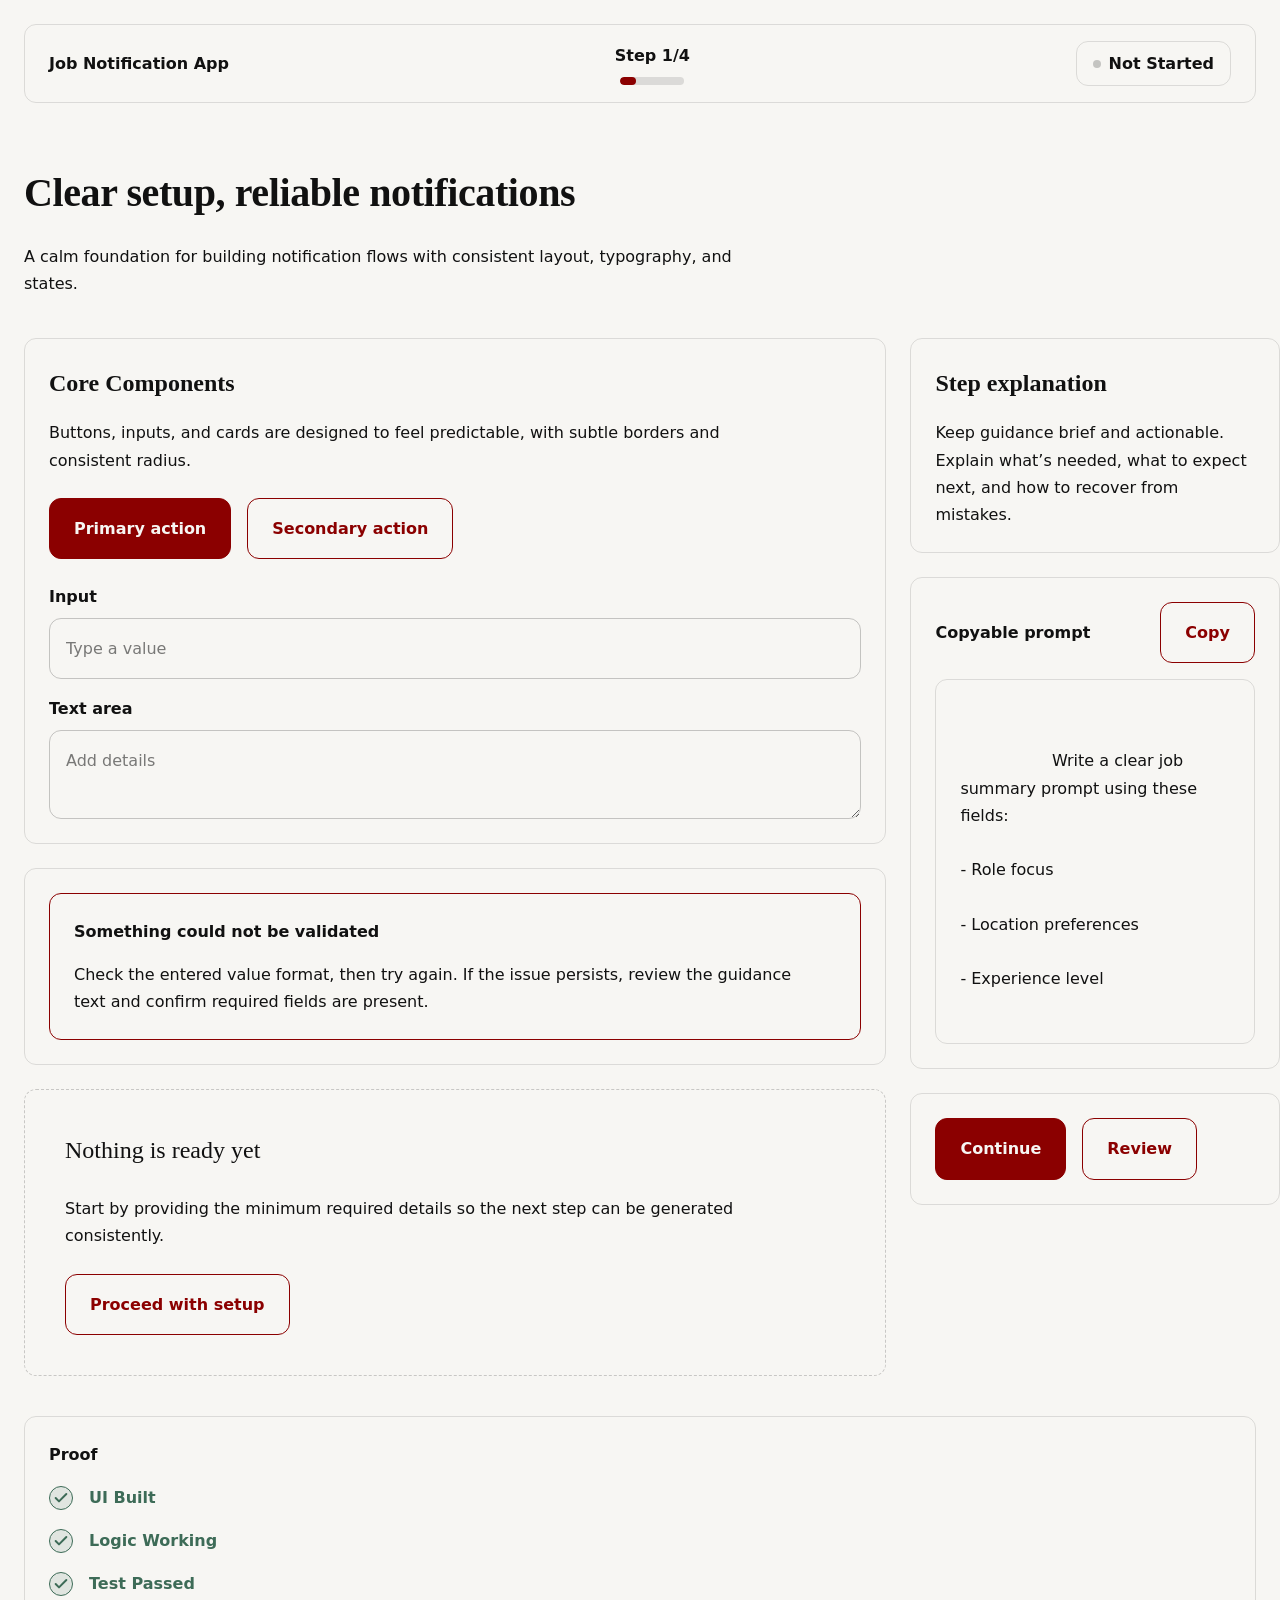
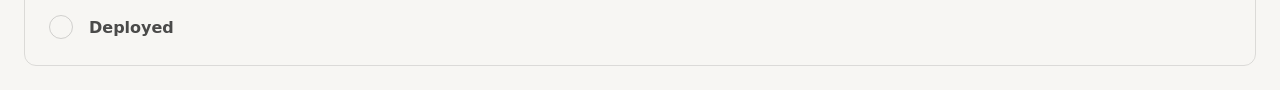
==== index.html @ 5601ffad "Establish foundation design system for job notification app Made-with: Cursor" ====
<!doctype html>
<html lang="en">
  <head>
    <meta charset="utf-8" />
    <meta name="viewport" content="width=device-width, initial-scale=1" />
    <title>Job Notification App — Design System</title>
    <link rel="stylesheet" href="./styles/global.css" />
    <link rel="stylesheet" href="./styles/components.css" />
  </head>
  <body>
    <div class="ds-page">
      <!-- Top Bar -->
      <header class="ds-topbar" aria-label="Top bar">
        <div class="ds-app-name">Job Notification App</div>

        <div class="ds-topbar-center">
          <div class="ds-progress-row">
            <div class="ds-progress-label" aria-label="Progress">Step 1/4</div>
          </div>
          <div class="ds-progress-track" aria-hidden="true">
            <div class="ds-progress-fill" style="--progress: 25%"></div>
          </div>
        </div>

        <div class="ds-status-badge ds-status--not-started" aria-label="Status badge">
          <span class="ds-status-dot" aria-hidden="true"></span>
          Not Started
        </div>
      </header>

      <!-- Context Header -->
      <section class="ds-context-header" aria-label="Context header">
        <h1 class="ds-context-title">Clear setup, reliable notifications</h1>
        <p class="ds-context-subtitle">
          A calm foundation for building notification flows with consistent layout, typography, and states.
        </p>
      </section>

      <!-- Primary workspace (70%) + Secondary panel (30%) -->
      <main class="ds-main-grid" aria-label="Main layout">
        <section class="ds-primary" aria-label="Primary workspace">
          <div class="ds-card" style="margin-bottom: 24px">
            <h2 class="ds-section-title">Core Components</h2>
            <p class="ds-helper-text">
              Buttons, inputs, and cards are designed to feel predictable, with subtle borders and consistent radius.
            </p>

            <div style="margin-top: 24px; display: flex; gap: 16px; flex-wrap: wrap">
              <button class="ds-btn ds-focusable ds-btn--primary" type="button">Primary action</button>
              <button class="ds-btn ds-focusable ds-btn--secondary" type="button">Secondary action</button>
            </div>

            <div style="margin-top: 24px; display: grid; grid-template-columns: 1fr; gap: 16px">
              <label class="ds-field" for="demo-input">
                <span class="ds-label">Input</span>
                <input id="demo-input" class="ds-input ds-focusable" placeholder="Type a value" />
              </label>
              <label class="ds-field" for="demo-textarea">
                <span class="ds-label">Text area</span>
                <textarea id="demo-textarea" class="ds-textarea ds-focusable" placeholder="Add details"></textarea>
              </label>
            </div>
          </div>

          <!-- Error state -->
          <div class="ds-card" style="margin-bottom: 24px">
            <div class="ds-alert ds-alert--error" role="alert">
              <p class="ds-alert-title">Something could not be validated</p>
              <p class="ds-alert-body">
                Check the entered value format, then try again. If the issue persists, review the guidance text and
                confirm required fields are present.
              </p>
            </div>
          </div>

          <!-- Empty state -->
          <div class="ds-empty" role="status" aria-label="Empty state">
            <p class="ds-empty-title">Nothing is ready yet</p>
            <p class="ds-helper-text" style="margin-top: 0">
              Start by providing the minimum required details so the next step can be generated consistently.
            </p>
            <button class="ds-btn ds-focusable ds-btn--secondary" type="button">Proceed with setup</button>
          </div>
        </section>

        <aside class="ds-secondary" aria-label="Secondary panel">
          <section class="ds-block" aria-label="Step explanation">
            <h2 class="ds-section-title">Step explanation</h2>
            <p class="ds-helper-text">
              Keep guidance brief and actionable. Explain what’s needed, what to expect next, and how to recover
              from mistakes.
            </p>
          </section>

          <section class="ds-block" aria-label="Copyable prompt box">
            <div class="ds-copybox">
              <div class="ds-copybox-head">
                <div class="ds-copybox-title">Copyable prompt</div>
                <button class="ds-btn ds-focusable ds-btn--secondary" type="button">Copy</button>
              </div>
              <div class="ds-copybox-inner">
                <div class="ds-copybox-text">
                  Write a clear job summary prompt using these fields:
                  <br />- Role focus
                  <br />- Location preferences
                  <br />- Experience level
                </div>
              </div>
            </div>
          </section>

          <section class="ds-block" aria-label="Actions">
            <div style="display: flex; gap: 16px; flex-wrap: wrap">
              <button class="ds-btn ds-focusable ds-btn--primary" type="button">Continue</button>
              <button class="ds-btn ds-focusable ds-btn--secondary" type="button">Review</button>
            </div>
          </section>
        </aside>
      </main>

      <!-- Proof Footer -->
      <footer class="ds-proof" aria-label="Proof footer">
        <div class="ds-proof-title">Proof</div>
        <ul class="ds-proof-list">
          <li class="ds-proof-item ds-proof-item--done">
            <span class="ds-proof-check" aria-hidden="true">
              <svg viewBox="0 0 24 24" fill="none" stroke="currentColor" stroke-width="3" stroke-linecap="round"
                stroke-linejoin="round">
                <polyline points="20 6 9 17 4 12" />
              </svg>
            </span>
            UI Built
          </li>
          <li class="ds-proof-item ds-proof-item--done">
            <span class="ds-proof-check" aria-hidden="true">
              <svg viewBox="0 0 24 24" fill="none" stroke="currentColor" stroke-width="3" stroke-linecap="round"
                stroke-linejoin="round">
                <polyline points="20 6 9 17 4 12" />
              </svg>
            </span>
            Logic Working
          </li>
          <li class="ds-proof-item ds-proof-item--done">
            <span class="ds-proof-check" aria-hidden="true">
              <svg viewBox="0 0 24 24" fill="none" stroke="currentColor" stroke-width="3" stroke-linecap="round"
                stroke-linejoin="round">
                <polyline points="20 6 9 17 4 12" />
              </svg>
            </span>
            Test Passed
          </li>
          <li class="ds-proof-item ds-proof-item--pending">
            <span class="ds-proof-check" aria-hidden="true"></span>
            Deployed
          </li>
        </ul>
      </footer>
    </div>
  </body>
</html>
---- styles/global.css ----
@import "./tokens.css";

*,
*::before,
*::after {
  box-sizing: border-box;
}

html,
body {
  height: 100%;
}

body {
  margin: 0;
  background: var(--color-background);
  color: var(--color-text);
  font-family: var(--font-sans);
  font-size: var(--font-size-body);
  line-height: var(--line-height-body);
  text-rendering: optimizeLegibility;
}

button,
input,
textarea,
select {
  font: inherit;
}

::selection {
  background: rgba(139, 0, 0, 0.16);
}

a {
  color: inherit;
}

.ds-page {
  min-height: 100vh;
  padding: var(--space-3);
}

.ds-prose {
  max-width: var(--content-max);
}

.ds-topbar {
  display: flex;
  align-items: center;
  justify-content: space-between;
  gap: var(--space-2);
  padding: var(--space-2) var(--space-3);
  border: 1px solid rgba(17, 17, 17, 0.12);
  border-radius: var(--radius);
  background: transparent;
}

.ds-app-name {
  font-weight: 600;
}

.ds-topbar-center {
  display: flex;
  flex-direction: column;
  align-items: center;
  gap: var(--space-1);
}

.ds-progress-row {
  display: flex;
  align-items: center;
  gap: var(--space-2);
}

.ds-progress-label {
  font-weight: 600;
}

.ds-progress-track {
  width: var(--space-5);
  height: var(--space-1);
  border-radius: var(--radius);
  background: rgba(17, 17, 17, 0.12);
  overflow: hidden;
}

.ds-progress-fill {
  height: 100%;
  width: var(--progress, 0%);
  background: var(--color-accent);
  border-radius: var(--radius);
}

.ds-status-badge {
  display: inline-flex;
  align-items: center;
  gap: var(--space-1);
  padding: var(--space-1) var(--space-2);
  border: 1px solid rgba(17, 17, 17, 0.12);
  border-radius: var(--radius);
  background: transparent;
  font-weight: 600;
}

.ds-status-dot {
  width: 8px;
  height: 8px;
  border-radius: var(--radius);
  background: rgba(17, 17, 17, 0.22);
}

.ds-status--not-started .ds-status-dot {
  background: rgba(17, 17, 17, 0.22);
}

.ds-status--in-progress .ds-status-dot {
  background: var(--color-warning);
}

.ds-status--shipped .ds-status-dot {
  background: var(--color-success);
}

.ds-context-header {
  margin-top: var(--space-4);
  padding: var(--space-2) 0 var(--space-2);
}

.ds-context-title {
  margin: 0;
  font-family: var(--font-serif);
  font-size: var(--font-size-h1);
  letter-spacing: -0.01em;
}

.ds-context-subtitle {
  margin: var(--space-2) 0 0;
  max-width: var(--content-max);
}

.ds-main-grid {
  margin-top: var(--space-3);
  display: grid;
  grid-template-columns: 70% 30%;
  gap: var(--space-3);
}

.ds-primary,
.ds-secondary {
  min-width: 0;
}

.ds-secondary {
  display: flex;
  flex-direction: column;
  gap: var(--space-3);
}

@media (max-width: 900px) {
  .ds-main-grid {
    grid-template-columns: 1fr;
  }
}

.ds-section-title {
  margin: 0;
  font-size: var(--font-size-h2);
  font-family: var(--font-serif);
}

.ds-block {
  padding: var(--space-3);
  border: 1px solid rgba(17, 17, 17, 0.12);
  border-radius: var(--radius);
  background: transparent;
}

.ds-helper-text {
  margin: var(--space-2) 0 0;
  max-width: var(--content-max);
}

/* Form + motion safety */
.ds-focusable {
  transition: border-color 170ms ease-in-out, background-color 170ms ease-in-out, color 170ms ease-in-out, outline-color 170ms
    ease-in-out, box-shadow 170ms ease-in-out;
}

.ds-reduce-motion *,
.ds-reduce-motion *::before,
.ds-reduce-motion *::after {
  transition: none !important;
  animation: none !important;
}

@media (prefers-reduced-motion: reduce) {
  .ds-focusable {
    transition: none !important;
  }
}
---- styles/components.css ----
/* Buttons */
.ds-btn {
  display: inline-flex;
  align-items: center;
  justify-content: center;
  gap: var(--space-2);
  padding: var(--space-2) var(--space-3);
  border-radius: var(--radius);
  border: 1px solid rgba(17, 17, 17, 0.12);
  background: transparent;
  color: var(--color-text);
  font-weight: 600;
  cursor: pointer;
}

.ds-btn.ds-focusable {
  transition: background-color 170ms ease-in-out, border-color 170ms ease-in-out, color 170ms ease-in-out, outline-color 170ms
    ease-in-out;
}

.ds-btn:disabled {
  opacity: 0.5;
  cursor: not-allowed;
}

.ds-btn--primary {
  background: var(--color-accent);
  border-color: var(--color-accent);
  color: var(--color-background);
}

.ds-btn--primary:hover {
  background: color-mix(in srgb, var(--color-accent) 92%, var(--color-text) 8%);
}

.ds-btn--secondary {
  border-color: var(--color-accent);
  color: var(--color-accent);
  background: transparent;
}

.ds-btn--secondary:hover {
  background: rgba(139, 0, 0, 0.08);
}

.ds-btn:focus-visible {
  outline: 2px solid var(--color-accent);
  outline-offset: 2px;
}

/* Cards */
.ds-card {
  padding: var(--space-3);
  border: 1px solid rgba(17, 17, 17, 0.12);
  border-radius: var(--radius);
  background: transparent;
}

/* Inputs */
.ds-field {
  display: flex;
  flex-direction: column;
  gap: var(--space-1);
}

.ds-label {
  font-weight: 600;
}

.ds-input,
.ds-textarea {
  width: 100%;
  padding: var(--space-2);
  border-radius: var(--radius);
  border: 1px solid rgba(17, 17, 17, 0.22);
  background: transparent;
  color: var(--color-text);
}

.ds-textarea {
  min-height: var(--space-5);
  resize: vertical;
}

.ds-input:focus-visible,
.ds-textarea:focus-visible {
  outline: 2px solid var(--color-accent);
  outline-offset: 2px;
}

.ds-input::placeholder,
.ds-textarea::placeholder {
  color: rgba(17, 17, 17, 0.55);
}

/* Copyable prompt box */
.ds-copybox {
  display: flex;
  flex-direction: column;
  gap: var(--space-2);
}

.ds-copybox-inner {
  border: 1px solid rgba(17, 17, 17, 0.12);
  border-radius: var(--radius);
  background: transparent;
  padding: var(--space-3);
}

.ds-copybox-head {
  display: flex;
  align-items: center;
  justify-content: space-between;
  gap: var(--space-2);
}

.ds-copybox-title {
  font-weight: 600;
}

.ds-copybox-text {
  margin: var(--space-2) 0 0;
  white-space: pre-wrap;
  max-width: var(--content-max);
}

/* Alerts (Error) */
.ds-alert {
  border-radius: var(--radius);
  border: 1px solid rgba(17, 17, 17, 0.12);
  padding: var(--space-3);
}

.ds-alert--error {
  border-color: var(--color-accent);
}

.ds-alert-title {
  margin: 0;
  font-weight: 700;
}

.ds-alert-body {
  margin: var(--space-2) 0 0;
  max-width: var(--content-max);
}

/* Empty state */
.ds-empty {
  padding: var(--space-4);
  border-radius: var(--radius);
  border: 1px dashed rgba(17, 17, 17, 0.2);
  background: transparent;
  display: flex;
  flex-direction: column;
  gap: var(--space-3);
  align-items: flex-start;
}

.ds-empty-title {
  margin: 0;
  font-family: var(--font-serif);
  font-size: var(--font-size-h2);
}

/* Proof footer checklist */
.ds-proof {
  margin-top: var(--space-4);
  padding: var(--space-3);
  border: 1px solid rgba(17, 17, 17, 0.12);
  border-radius: var(--radius);
}

.ds-proof-title {
  margin: 0 0 var(--space-2);
  font-weight: 700;
}

.ds-proof-list {
  list-style: none;
  padding: 0;
  margin: 0;
  display: grid;
  gap: var(--space-2);
}

.ds-proof-item {
  display: flex;
  align-items: center;
  gap: var(--space-2);
  font-weight: 600;
}

.ds-proof-check {
  width: var(--space-3);
  height: var(--space-3);
  border-radius: var(--radius);
  border: 1px solid rgba(17, 17, 17, 0.22);
  display: inline-flex;
  align-items: center;
  justify-content: center;
}

.ds-proof-item--done .ds-proof-check {
  border-color: var(--color-success);
  background: rgba(61, 107, 87, 0.12);
}

.ds-proof-check svg {
  width: var(--space-2);
  height: var(--space-2);
  display: none;
}

.ds-proof-item--done .ds-proof-check svg {
  display: block;
}

.ds-proof-item--done {
  color: var(--color-success);
}

.ds-proof-item--pending {
  color: var(--color-text);
  opacity: 0.75;
  font-weight: 600;
}
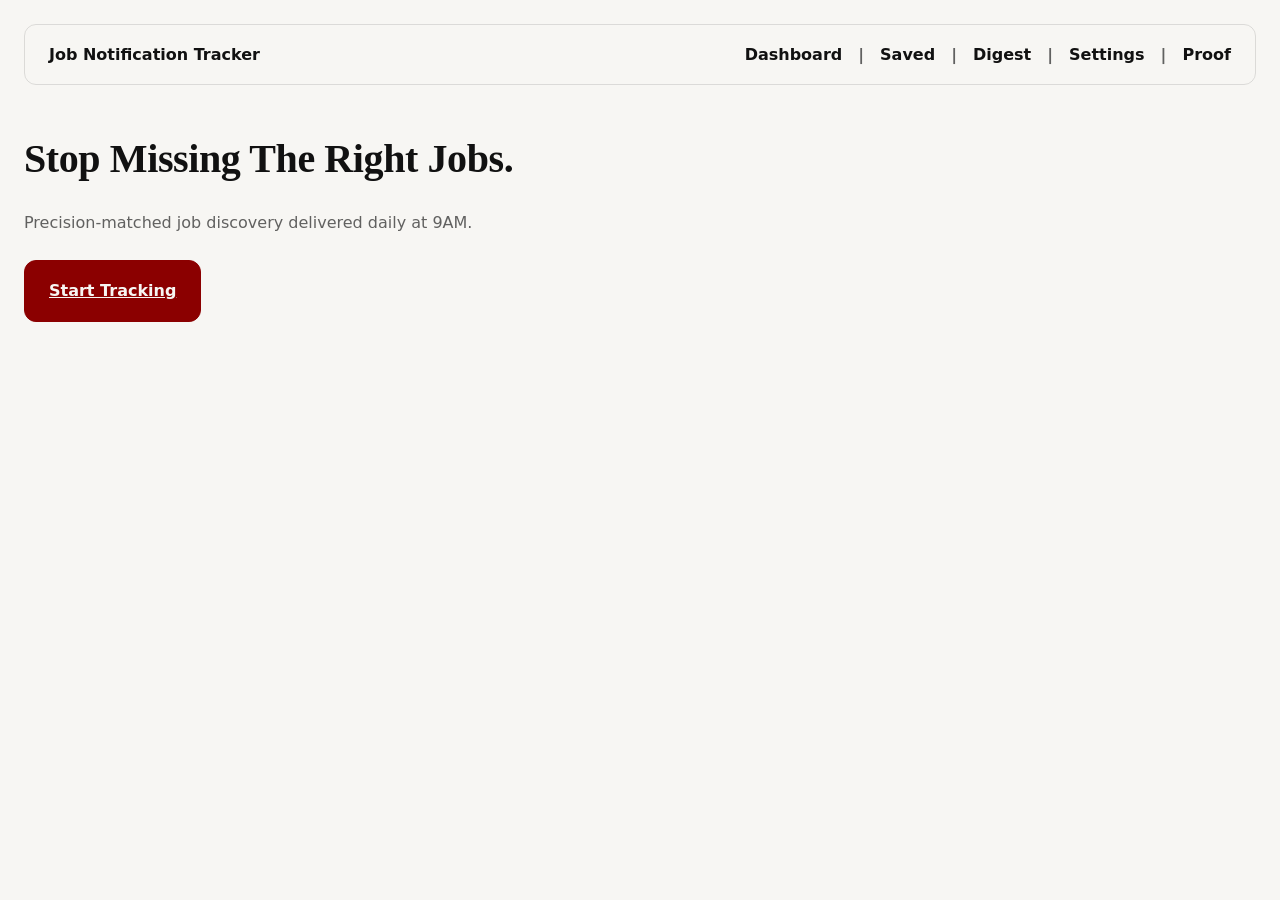
==== commit 484fc794: "Add Job Notification Tracker route skeleton Made-with: Cursor" ====
--- a/index.html
+++ b/index.html
@@ -3,159 +3,57 @@
   <head>
     <meta charset="utf-8" />
     <meta name="viewport" content="width=device-width, initial-scale=1" />
-    <title>Job Notification App — Design System</title>
+    <title>Job Notification Tracker</title>
     <link rel="stylesheet" href="./styles/global.css" />
     <link rel="stylesheet" href="./styles/components.css" />
+    <link rel="stylesheet" href="./styles/routes.css" />
   </head>
   <body>
-    <div class="ds-page">
-      <!-- Top Bar -->
-      <header class="ds-topbar" aria-label="Top bar">
-        <div class="ds-app-name">Job Notification App</div>
+    <div class="route-shell">
+      <header class="top-nav" aria-label="Top navigation">
+        <div class="top-nav-inner">
+          <div class="ds-app-name">Job Notification Tracker</div>
 
-        <div class="ds-topbar-center">
-          <div class="ds-progress-row">
-            <div class="ds-progress-label" aria-label="Progress">Step 1/4</div>
-          </div>
-          <div class="ds-progress-track" aria-hidden="true">
-            <div class="ds-progress-fill" style="--progress: 25%"></div>
-          </div>
+          <nav class="nav-menu" aria-label="Top navigation links">
+            <a class="nav-link" href="./dashboard/" data-route="dashboard">Dashboard</a>
+            <span class="nav-sep" aria-hidden="true">|</span>
+            <a class="nav-link" href="./saved/" data-route="saved">Saved</a>
+            <span class="nav-sep" aria-hidden="true">|</span>
+            <a class="nav-link" href="./digest/" data-route="digest">Digest</a>
+            <span class="nav-sep" aria-hidden="true">|</span>
+            <a class="nav-link" href="./settings/" data-route="settings">Settings</a>
+            <span class="nav-sep" aria-hidden="true">|</span>
+            <a class="nav-link" href="./proof/" data-route="proof">Proof</a>
+          </nav>
+
+          <button class="nav-burger" type="button" data-nav-burger aria-expanded="false">Menu</button>
         </div>
 
-        <div class="ds-status-badge ds-status--not-started" aria-label="Status badge">
-          <span class="ds-status-dot" aria-hidden="true"></span>
-          Not Started
+        <div class="nav-panel" data-nav-panel aria-label="Mobile menu">
+          <a class="nav-link" href="./dashboard/" data-route="dashboard">Dashboard</a>
+          <span class="nav-sep" aria-hidden="true">|</span>
+          <a class="nav-link" href="./saved/" data-route="saved">Saved</a>
+          <span class="nav-sep" aria-hidden="true">|</span>
+          <a class="nav-link" href="./digest/" data-route="digest">Digest</a>
+          <span class="nav-sep" aria-hidden="true">|</span>
+          <a class="nav-link" href="./settings/" data-route="settings">Settings</a>
+          <span class="nav-sep" aria-hidden="true">|</span>
+          <a class="nav-link" href="./proof/" data-route="proof">Proof</a>
         </div>
       </header>
 
-      <!-- Context Header -->
-      <section class="ds-context-header" aria-label="Context header">
-        <h1 class="ds-context-title">Clear setup, reliable notifications</h1>
-        <p class="ds-context-subtitle">
-          A calm foundation for building notification flows with consistent layout, typography, and states.
-        </p>
-      </section>
+      <main class="route-content" aria-label="Landing page">
+        <div data-app-view>
+          <h1 class="route-title">Stop Missing The Right Jobs.</h1>
+          <p class="route-subtitle">Precision-matched job discovery delivered daily at 9AM.</p>
+          <div class="route-cta">
+            <a class="ds-btn ds-focusable ds-btn--primary" href="./settings/" data-route="settings">Start Tracking</a>
+          </div>
+        </div>
+      </main>
+    </div>
 
-      <!-- Primary workspace (70%) + Secondary panel (30%) -->
-      <main class="ds-main-grid" aria-label="Main layout">
-        <section class="ds-primary" aria-label="Primary workspace">
-          <div class="ds-card" style="margin-bottom: 24px">
-            <h2 class="ds-section-title">Core Components</h2>
-            <p class="ds-helper-text">
-              Buttons, inputs, and cards are designed to feel predictable, with subtle borders and consistent radius.
-            </p>
-
-            <div style="margin-top: 24px; display: flex; gap: 16px; flex-wrap: wrap">
-              <button class="ds-btn ds-focusable ds-btn--primary" type="button">Primary action</button>
-              <button class="ds-btn ds-focusable ds-btn--secondary" type="button">Secondary action</button>
-            </div>
-
-            <div style="margin-top: 24px; display: grid; grid-template-columns: 1fr; gap: 16px">
-              <label class="ds-field" for="demo-input">
-                <span class="ds-label">Input</span>
-                <input id="demo-input" class="ds-input ds-focusable" placeholder="Type a value" />
-              </label>
-              <label class="ds-field" for="demo-textarea">
-                <span class="ds-label">Text area</span>
-                <textarea id="demo-textarea" class="ds-textarea ds-focusable" placeholder="Add details"></textarea>
-              </label>
-            </div>
-          </div>
-
-          <!-- Error state -->
-          <div class="ds-card" style="margin-bottom: 24px">
-            <div class="ds-alert ds-alert--error" role="alert">
-              <p class="ds-alert-title">Something could not be validated</p>
-              <p class="ds-alert-body">
-                Check the entered value format, then try again. If the issue persists, review the guidance text and
-                confirm required fields are present.
-              </p>
-            </div>
-          </div>
-
-          <!-- Empty state -->
-          <div class="ds-empty" role="status" aria-label="Empty state">
-            <p class="ds-empty-title">Nothing is ready yet</p>
-            <p class="ds-helper-text" style="margin-top: 0">
-              Start by providing the minimum required details so the next step can be generated consistently.
-            </p>
-            <button class="ds-btn ds-focusable ds-btn--secondary" type="button">Proceed with setup</button>
-          </div>
-        </section>
-
-        <aside class="ds-secondary" aria-label="Secondary panel">
-          <section class="ds-block" aria-label="Step explanation">
-            <h2 class="ds-section-title">Step explanation</h2>
-            <p class="ds-helper-text">
-              Keep guidance brief and actionable. Explain what’s needed, what to expect next, and how to recover
-              from mistakes.
-            </p>
-          </section>
-
-          <section class="ds-block" aria-label="Copyable prompt box">
-            <div class="ds-copybox">
-              <div class="ds-copybox-head">
-                <div class="ds-copybox-title">Copyable prompt</div>
-                <button class="ds-btn ds-focusable ds-btn--secondary" type="button">Copy</button>
-              </div>
-              <div class="ds-copybox-inner">
-                <div class="ds-copybox-text">
-                  Write a clear job summary prompt using these fields:
-                  <br />- Role focus
-                  <br />- Location preferences
-                  <br />- Experience level
-                </div>
-              </div>
-            </div>
-          </section>
-
-          <section class="ds-block" aria-label="Actions">
-            <div style="display: flex; gap: 16px; flex-wrap: wrap">
-              <button class="ds-btn ds-focusable ds-btn--primary" type="button">Continue</button>
-              <button class="ds-btn ds-focusable ds-btn--secondary" type="button">Review</button>
-            </div>
-          </section>
-        </aside>
-      </main>
-
-      <!-- Proof Footer -->
-      <footer class="ds-proof" aria-label="Proof footer">
-        <div class="ds-proof-title">Proof</div>
-        <ul class="ds-proof-list">
-          <li class="ds-proof-item ds-proof-item--done">
-            <span class="ds-proof-check" aria-hidden="true">
-              <svg viewBox="0 0 24 24" fill="none" stroke="currentColor" stroke-width="3" stroke-linecap="round"
-                stroke-linejoin="round">
-                <polyline points="20 6 9 17 4 12" />
-              </svg>
-            </span>
-            UI Built
-          </li>
-          <li class="ds-proof-item ds-proof-item--done">
-            <span class="ds-proof-check" aria-hidden="true">
-              <svg viewBox="0 0 24 24" fill="none" stroke="currentColor" stroke-width="3" stroke-linecap="round"
-                stroke-linejoin="round">
-                <polyline points="20 6 9 17 4 12" />
-              </svg>
-            </span>
-            Logic Working
-          </li>
-          <li class="ds-proof-item ds-proof-item--done">
-            <span class="ds-proof-check" aria-hidden="true">
-              <svg viewBox="0 0 24 24" fill="none" stroke="currentColor" stroke-width="3" stroke-linecap="round"
-                stroke-linejoin="round">
-                <polyline points="20 6 9 17 4 12" />
-              </svg>
-            </span>
-            Test Passed
-          </li>
-          <li class="ds-proof-item ds-proof-item--pending">
-            <span class="ds-proof-check" aria-hidden="true"></span>
-            Deployed
-          </li>
-        </ul>
-      </footer>
-    </div>
+    <script src="./routes/router.js"></script>
   </body>
 </html>
 
--- a/styles/routes.css
+++ b/styles/routes.css
@@ -0,0 +1,162 @@
+/* Shared shell styling for route pages */
+
+.route-shell {
+  padding: var(--space-3);
+}
+
+.route-content {
+  max-width: var(--content-max);
+  margin: var(--space-4) 0 0;
+}
+
+.route-title {
+  margin: 0;
+  font-family: var(--font-serif);
+  font-size: var(--font-size-h1);
+  letter-spacing: -0.01em;
+}
+
+.route-h2 {
+  font-family: var(--font-serif);
+  font-size: var(--font-size-h2);
+  margin: 0;
+}
+
+.route-subtitle {
+  margin: var(--space-2) 0 0;
+  color: rgba(17, 17, 17, 0.65);
+  max-width: var(--content-max);
+}
+
+.route-cta {
+  margin-top: var(--space-3);
+  display: flex;
+  align-items: center;
+  gap: var(--space-2);
+  flex-wrap: wrap;
+}
+
+.route-empty {
+  margin-top: var(--space-4);
+  border: 1px solid rgba(17, 17, 17, 0.12);
+  border-radius: var(--radius);
+  padding: var(--space-4);
+  background: transparent;
+}
+
+.route-empty-title {
+  margin: 0;
+  font-family: var(--font-serif);
+  font-size: var(--font-size-h2);
+  letter-spacing: -0.01em;
+}
+
+.route-empty-text {
+  margin: var(--space-2) 0 0;
+  color: rgba(17, 17, 17, 0.7);
+  max-width: var(--content-max);
+}
+
+.route-form {
+  display: flex;
+  flex-direction: column;
+  gap: var(--space-3);
+  margin-top: var(--space-3);
+}
+
+.top-nav {
+  border: 1px solid rgba(17, 17, 17, 0.12);
+  border-radius: var(--radius);
+  padding: var(--space-2) var(--space-3);
+  background: transparent;
+}
+
+.top-nav-inner {
+  display: flex;
+  align-items: center;
+  justify-content: space-between;
+  gap: var(--space-2);
+}
+
+.nav-menu {
+  display: flex;
+  align-items: center;
+  gap: var(--space-2);
+}
+
+.nav-sep {
+  color: rgba(17, 17, 17, 0.65);
+  font-weight: 600;
+}
+
+.nav-link {
+  position: relative;
+  display: inline-flex;
+  align-items: center;
+  padding: 0;
+  text-decoration: none;
+  font-weight: 600;
+  color: var(--color-text);
+  background: transparent;
+}
+
+.nav-link:focus-visible {
+  outline: 2px solid var(--color-accent);
+  outline-offset: 0;
+}
+
+.nav-link.is-active::after {
+  content: "";
+  position: absolute;
+  left: 0;
+  right: 0;
+  bottom: 0;
+  height: 2px;
+  background: #880000;
+}
+
+.nav-burger {
+  display: none;
+  border: 1px solid rgba(17, 17, 17, 0.12);
+  border-radius: var(--radius);
+  background: transparent;
+  padding: var(--space-1) var(--space-2);
+  font-weight: 600;
+  cursor: pointer;
+  color: var(--color-text);
+}
+
+.nav-burger:focus-visible {
+  outline: 2px solid var(--color-accent);
+  outline-offset: 2px;
+}
+
+.nav-panel {
+  display: none;
+  margin-top: var(--space-2);
+  border: 1px solid rgba(17, 17, 17, 0.12);
+  border-radius: var(--radius);
+  padding: var(--space-2);
+  background: transparent;
+  flex-direction: column;
+  gap: var(--space-2);
+}
+
+.nav-panel.is-open {
+  display: flex;
+}
+
+@media (max-width: 700px) {
+  .route-shell {
+    padding: var(--space-2);
+  }
+
+  .nav-menu {
+    display: none;
+  }
+
+  .nav-burger {
+    display: inline-flex;
+  }
+}
+
